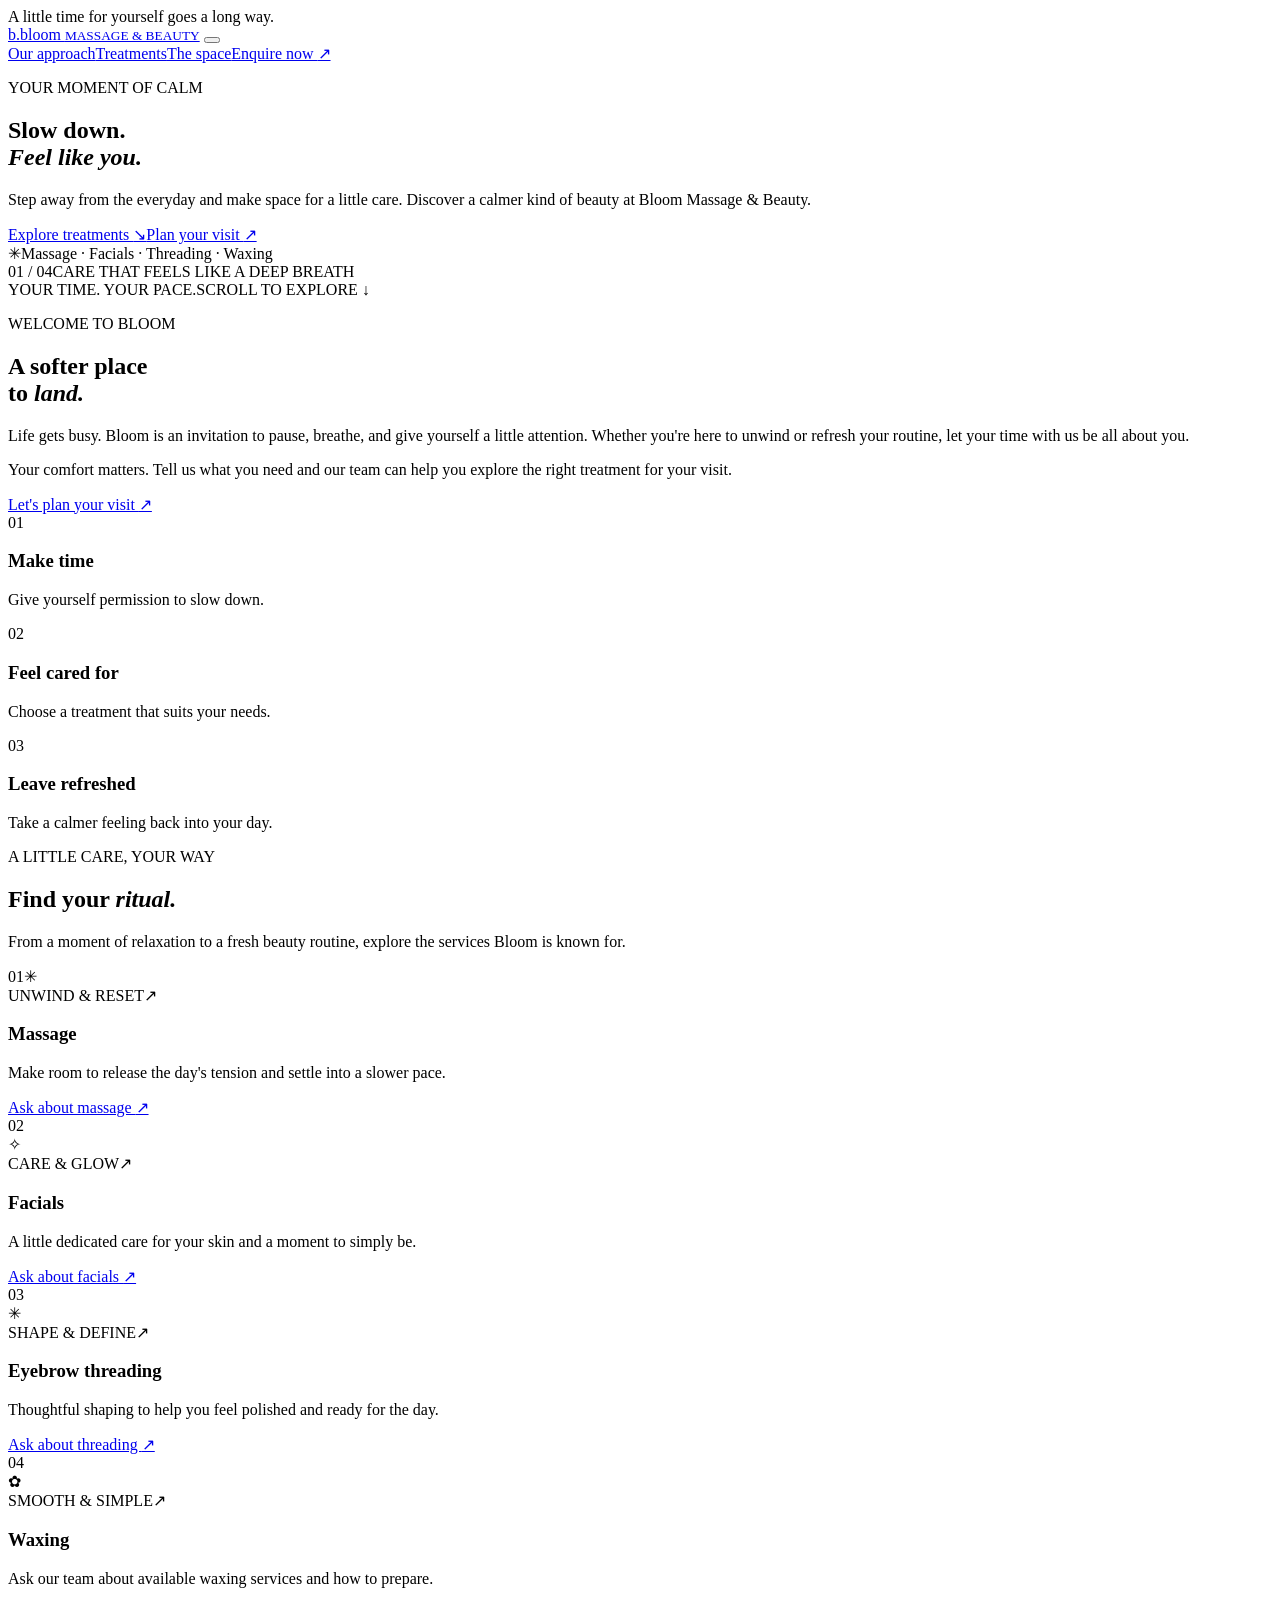
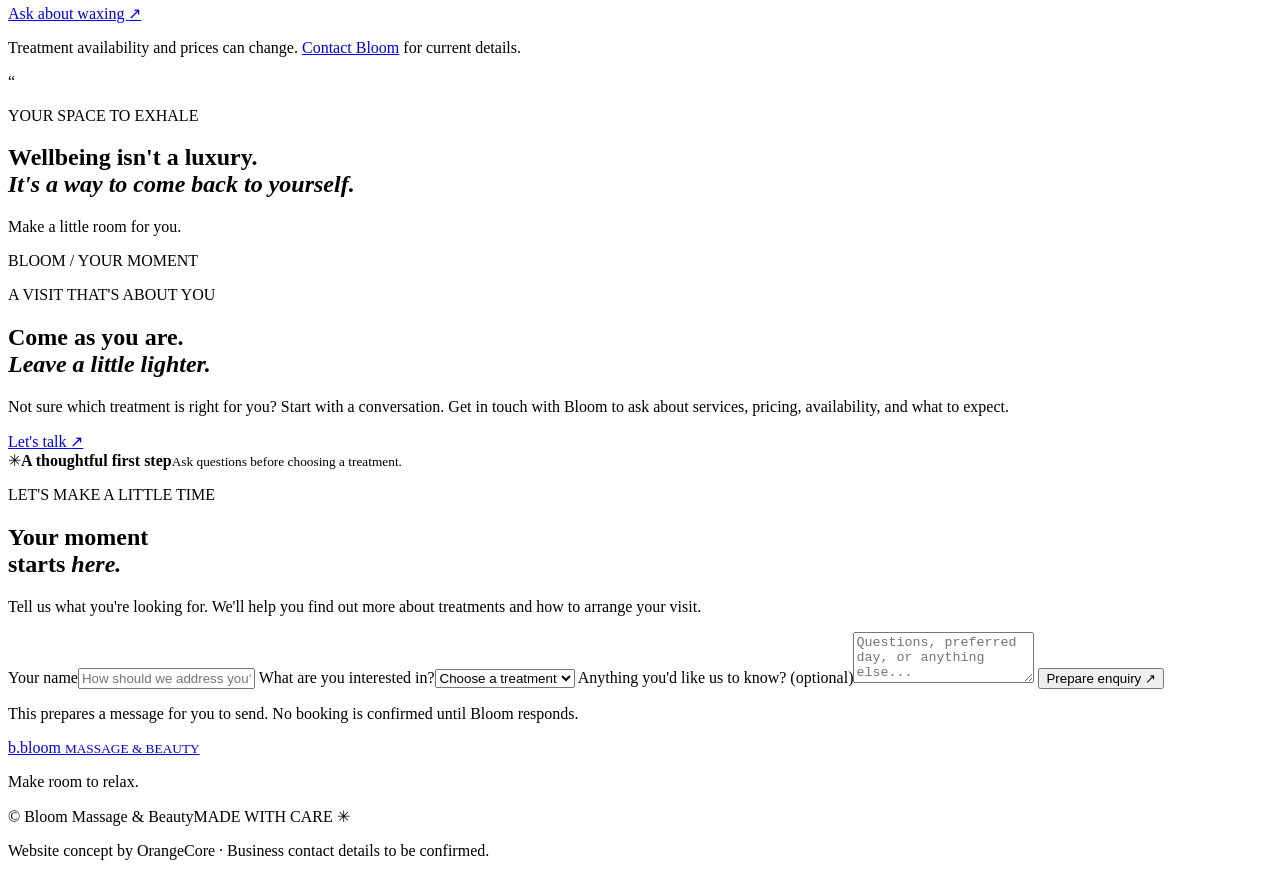
==== index.html @ 87b8b082 "Build Bloom Massage & Beauty landing page" ====
<!doctype html>
<html lang="en">
<head>
  <meta charset="utf-8">
  <meta name="viewport" content="width=device-width, initial-scale=1">
  <meta name="theme-color" content="#f8f3ee">
  <meta name="description" content="Make room to relax. Explore massage, facials, threading and waxing at Bloom Massage & Beauty. Contact us to ask about treatments and appointments.">
  <title>Bloom Massage & Beauty — Make Room to Relax</title>
  <link rel="preconnect" href="https://fonts.googleapis.com">
  <link rel="preconnect" href="https://fonts.gstatic.com" crossorigin>
  <link href="https://fonts.googleapis.com/css2?family=DM+Sans:wght@400;500;600;700&family=Playfair+Display:wght@400;500;600&display=swap" rel="stylesheet">
  <link rel="stylesheet" href="css/style.css">
  <script defer src="js/main.js"></script>
</head>
<body>
  <div class="announcement">A little time for yourself goes a long way.</div>
  <header class="site-header">
    <a class="brand" href="#home" aria-label="Bloom home"><span class="brand-mark">b.</span><span class="brand-name">bloom <small>MASSAGE & BEAUTY</small></span></a>
    <button class="menu-toggle" aria-label="Open navigation" aria-expanded="false"><span></span><span></span></button>
    <nav class="nav" aria-label="Main navigation">
      <a href="#experience">Our approach</a><a href="#treatments">Treatments</a><a href="#space">The space</a><a class="nav-cta" href="#contact">Enquire now <span>↗</span></a>
    </nav>
  </header>
  <main>
    <section class="hero" id="home">
      <div class="hero-copy">
        <p class="eyebrow"><span class="eyebrow-line"></span> YOUR MOMENT OF CALM</p>
        <h1>Slow down.<br><em>Feel like you.</em></h1>
        <p class="hero-text">Step away from the everyday and make space for a little care. Discover a calmer kind of beauty at Bloom Massage & Beauty.</p>
        <div class="hero-actions"><a class="button button-dark" href="#treatments">Explore treatments <span>↘</span></a><a class="text-link" href="#contact">Plan your visit <span>↗</span></a></div>
        <div class="hero-note"><span class="note-star">✳</span><span>Massage · Facials · Threading · Waxing</span></div>
      </div>
      <div class="hero-art" role="img" aria-label="Soft, sunlit spa interior with neutral tones and natural textures">
        <div class="art-sun"></div><div class="art-arch"><div class="art-inner"></div></div>
        <div class="art-plant"><i></i><i></i><i></i><i></i><i></i><b></b></div>
        <div class="art-stone stone-one"></div><div class="art-stone stone-two"></div>
        <div class="art-caption"><span>01 / 04</span><span>CARE THAT FEELS LIKE A DEEP BREATH</span></div>
      </div>
      <div class="hero-bottom"><span>YOUR TIME. YOUR PACE.</span><span>SCROLL TO EXPLORE ↓</span></div>
    </section>
    <section class="intro section-pad" id="experience">
      <p class="eyebrow">WELCOME TO BLOOM</p>
      <div class="intro-grid"><h2>A softer place<br>to <em>land.</em></h2><div class="intro-body"><p>Life gets busy. Bloom is an invitation to pause, breathe, and give yourself a little attention. Whether you're here to unwind or refresh your routine, let your time with us be all about you.</p><p class="muted">Your comfort matters. Tell us what you need and our team can help you explore the right treatment for your visit.</p><a class="text-link" href="#contact">Let's plan your visit <span>↗</span></a></div></div>
      <div class="value-row"><div><span class="value-number">01</span><h3>Make time</h3><p>Give yourself permission to slow down.</p></div><div><span class="value-number">02</span><h3>Feel cared for</h3><p>Choose a treatment that suits your needs.</p></div><div><span class="value-number">03</span><h3>Leave refreshed</h3><p>Take a calmer feeling back into your day.</p></div></div>
    </section>
    <section class="treatments section-pad" id="treatments">
      <div class="section-heading"><div><p class="eyebrow">A LITTLE CARE, YOUR WAY</p><h2>Find your <em>ritual.</em></h2></div><p>From a moment of relaxation to a fresh beauty routine, explore the services Bloom is known for.</p></div>
      <div class="treatment-grid">
        <article class="treatment-card treatment-massage"><div class="treatment-art art-massage"><span class="art-number">01</span><span class="line-orbit"></span><span class="art-leaf">✳</span></div><div class="treatment-meta"><span>UNWIND & RESET</span><span>↗</span></div><h3>Massage</h3><p>Make room to release the day's tension and settle into a slower pace.</p><a href="#contact" class="card-link" data-treatment="Massage">Ask about massage <span>↗</span></a></article>
        <article class="treatment-card"><div class="treatment-art art-facial"><span class="art-number">02</span><div class="face-shape"></div><span class="face-spark">✧</span></div><div class="treatment-meta"><span>CARE & GLOW</span><span>↗</span></div><h3>Facials</h3><p>A little dedicated care for your skin and a moment to simply be.</p><a href="#contact" class="card-link" data-treatment="Facials">Ask about facials <span>↗</span></a></article>
        <article class="treatment-card"><div class="treatment-art art-thread"><span class="art-number">03</span><div class="thread-loop"></div><span class="thread-star">✳</span></div><div class="treatment-meta"><span>SHAPE & DEFINE</span><span>↗</span></div><h3>Eyebrow threading</h3><p>Thoughtful shaping to help you feel polished and ready for the day.</p><a href="#contact" class="card-link" data-treatment="Eyebrow threading">Ask about threading <span>↗</span></a></article>
        <article class="treatment-card"><div class="treatment-art art-wax"><span class="art-number">04</span><div class="wax-vase"></div><span class="wax-flower">✿</span></div><div class="treatment-meta"><span>SMOOTH & SIMPLE</span><span>↗</span></div><h3>Waxing</h3><p>Ask our team about available waxing services and how to prepare.</p><a href="#contact" class="card-link" data-treatment="Waxing">Ask about waxing <span>↗</span></a></article>
      </div>
      <p class="price-note">Treatment availability and prices can change. <a href="#contact">Contact Bloom</a> for current details.</p>
    </section>
    <section class="quote-section" id="space"><div class="quote-decoration">“</div><p class="eyebrow">YOUR SPACE TO EXHALE</p><h2>Wellbeing isn't a luxury.<br><em>It's a way to come back to yourself.</em></h2><p class="quote-caption">Make a little room for you.</p></section>
    <section class="visit section-pad">
      <div class="visit-art"><div class="visit-circle"></div><div class="visit-vase"></div><div class="visit-stem stem-a"></div><div class="visit-stem stem-b"></div><div class="visit-stem stem-c"></div><span class="visit-art-label">BLOOM / YOUR MOMENT</span></div>
      <div class="visit-copy"><p class="eyebrow">A VISIT THAT'S ABOUT YOU</p><h2>Come as you are.<br><em>Leave a little lighter.</em></h2><p>Not sure which treatment is right for you? Start with a conversation. Get in touch with Bloom to ask about services, pricing, availability, and what to expect.</p><a class="button button-dark" href="#contact">Let's talk <span>↗</span></a><div class="visit-detail"><span class="detail-icon">✳</span><span><strong>A thoughtful first step</strong><small>Ask questions before choosing a treatment.</small></span></div></div>
    </section>
    <section class="contact section-pad" id="contact"><div class="contact-top"><p class="eyebrow">LET'S MAKE A LITTLE TIME</p><h2>Your moment<br>starts <em>here.</em></h2><p>Tell us what you're looking for. We'll help you find out more about treatments and how to arrange your visit.</p></div>
      <form class="enquiry-form" id="enquiry-form">
        <label for="name">Your name</label><input id="name" name="name" autocomplete="name" placeholder="How should we address you?" required>
        <label for="treatment">What are you interested in?</label><select id="treatment" name="treatment" required><option value="">Choose a treatment</option><option>Massage</option><option>Facials</option><option>Eyebrow threading</option><option>Waxing</option><option>I'm not sure yet</option></select>
        <label for="message">Anything you'd like us to know? <span>(optional)</span></label><textarea id="message" name="message" rows="3" placeholder="Questions, preferred day, or anything else..."></textarea>
        <button class="button button-dark form-button" type="submit">Prepare enquiry <span>↗</span></button>
        <p class="form-help">This prepares a message for you to send. No booking is confirmed until Bloom responds.</p>
      </form>
    </section>
  </main>
  <footer class="footer"><a class="brand footer-brand" href="#home"><span class="brand-mark">b.</span><span class="brand-name">bloom <small>MASSAGE & BEAUTY</small></span></a><p>Make room to relax.</p><div class="footer-bottom"><span>© <span id="year"></span> Bloom Massage & Beauty</span><span>MADE WITH CARE <span class="footer-flower">✳</span></span></div><p class="demo-note">Website concept by OrangeCore · Business contact details to be confirmed.</p></footer>
</body>
</html>
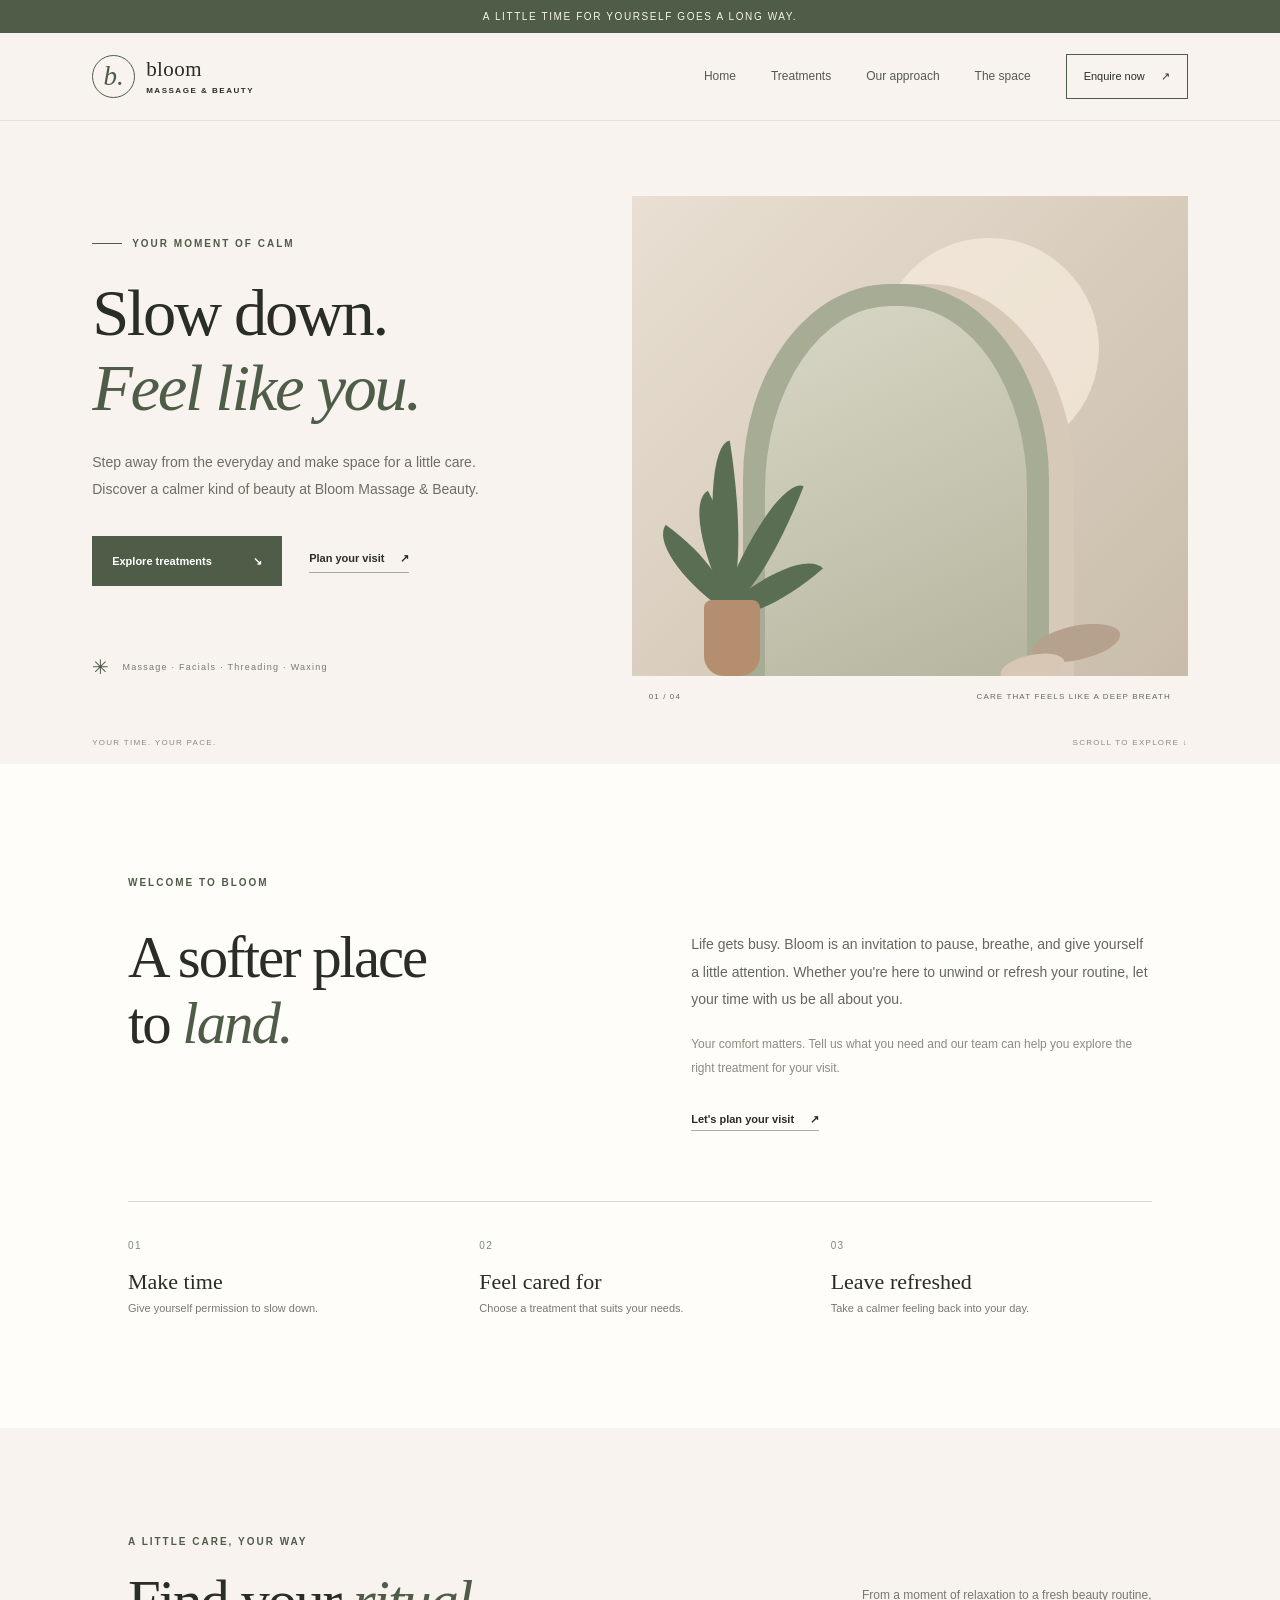
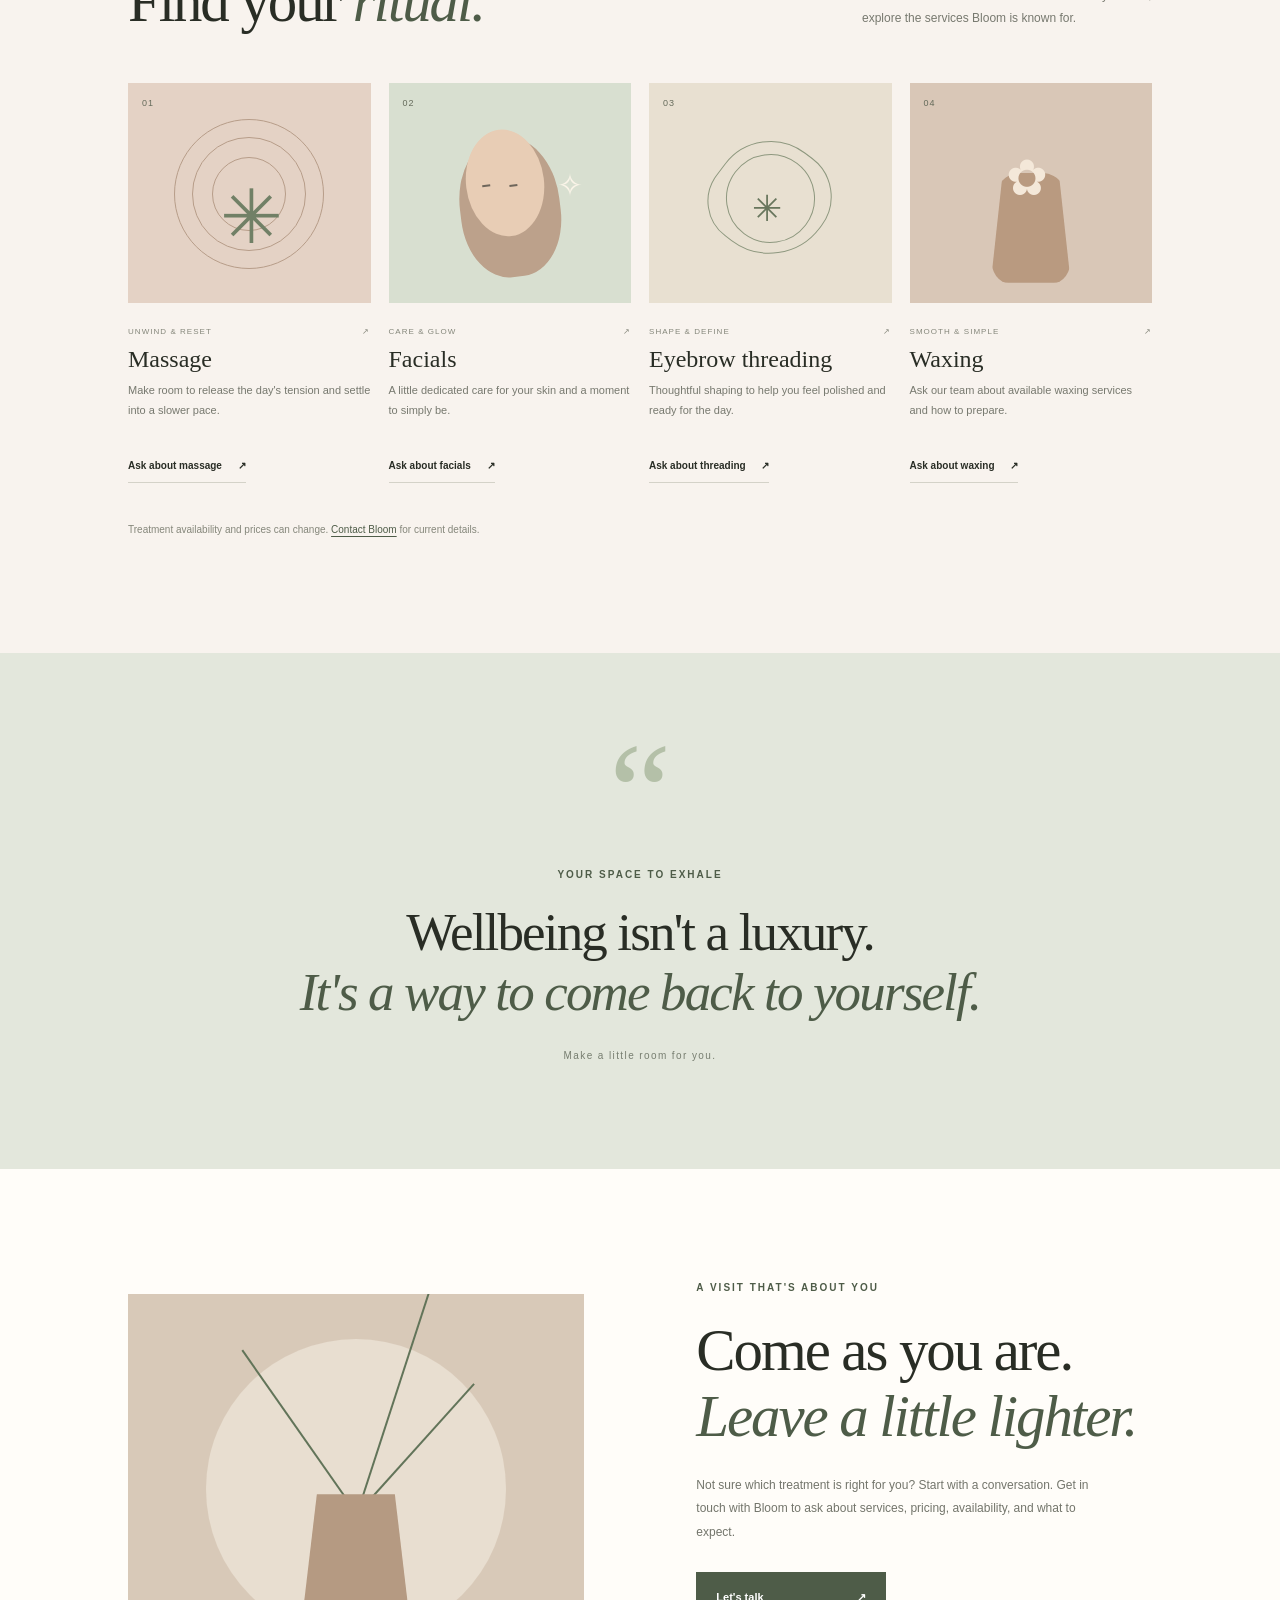
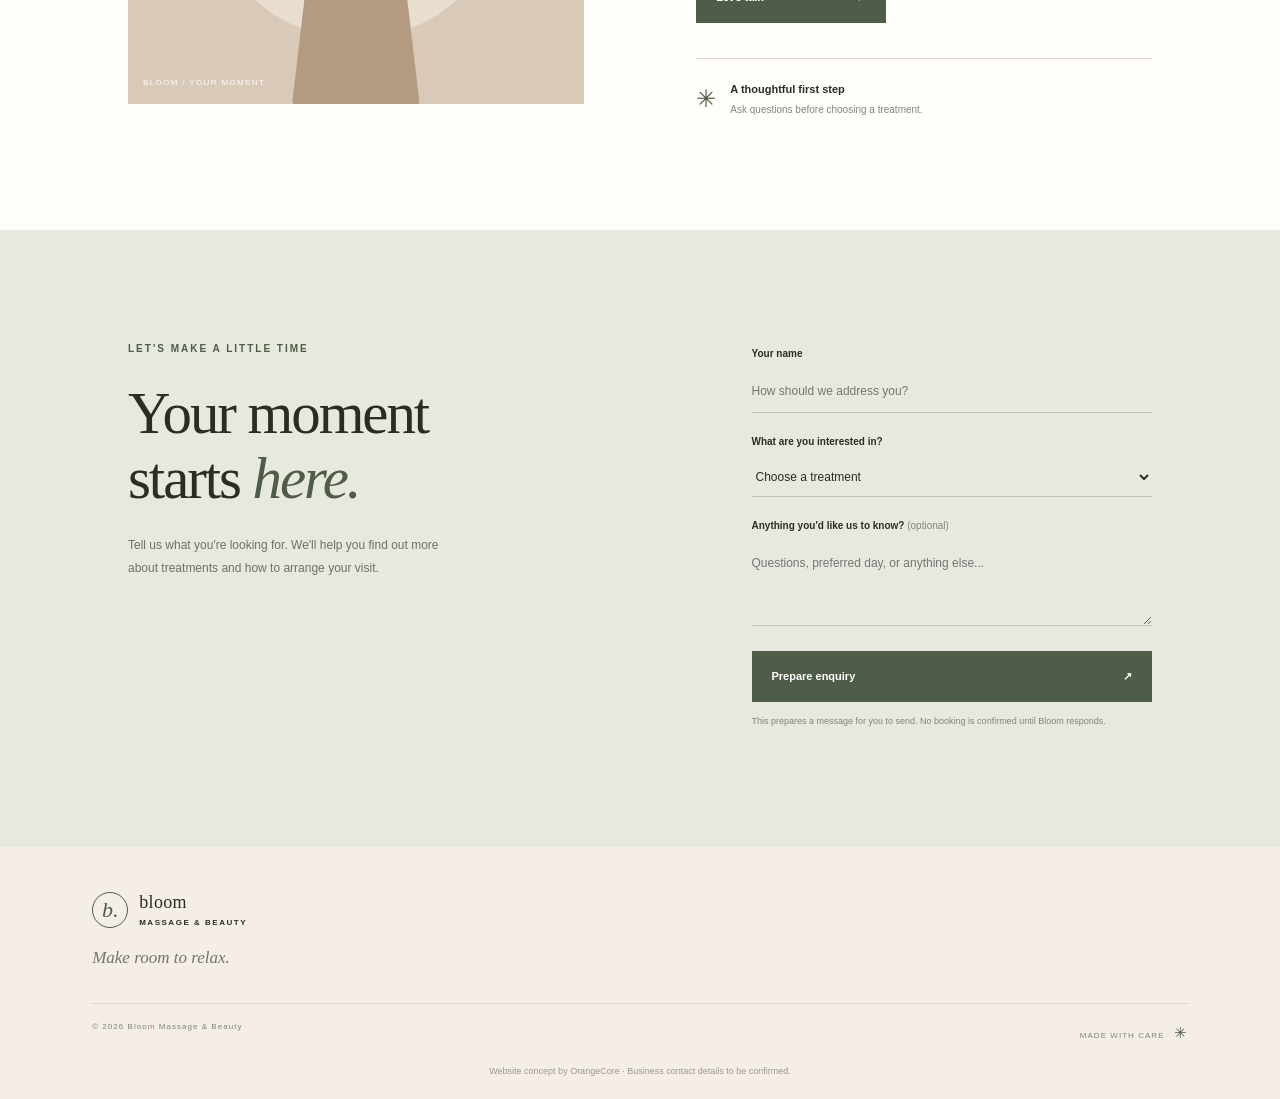
==== commit 1977fe37: "Update home navigation for multipage Bloom website" ====
--- a/index.html
+++ b/index.html
@@ -18,7 +18,7 @@
     <a class="brand" href="#home" aria-label="Bloom home"><span class="brand-mark">b.</span><span class="brand-name">bloom <small>MASSAGE & BEAUTY</small></span></a>
     <button class="menu-toggle" aria-label="Open navigation" aria-expanded="false"><span></span><span></span></button>
     <nav class="nav" aria-label="Main navigation">
-      <a href="#experience">Our approach</a><a href="#treatments">Treatments</a><a href="#space">The space</a><a class="nav-cta" href="#contact">Enquire now <span>↗</span></a>
+      <a href="index.html">Home</a><a href="services.html">Treatments</a><a href="about.html">Our approach</a><a href="gallery.html">The space</a><a class="nav-cta" href="booking.html">Enquire now <span>↗</span></a>
     </nav>
   </header>
   <main>
@@ -27,7 +27,7 @@
         <p class="eyebrow"><span class="eyebrow-line"></span> YOUR MOMENT OF CALM</p>
         <h1>Slow down.<br><em>Feel like you.</em></h1>
         <p class="hero-text">Step away from the everyday and make space for a little care. Discover a calmer kind of beauty at Bloom Massage & Beauty.</p>
-        <div class="hero-actions"><a class="button button-dark" href="#treatments">Explore treatments <span>↘</span></a><a class="text-link" href="#contact">Plan your visit <span>↗</span></a></div>
+        <div class="hero-actions"><a class="button button-dark" href="services.html">Explore treatments <span>↘</span></a><a class="text-link" href="booking.html">Plan your visit <span>↗</span></a></div>
         <div class="hero-note"><span class="note-star">✳</span><span>Massage · Facials · Threading · Waxing</span></div>
       </div>
       <div class="hero-art" role="img" aria-label="Soft, sunlit spa interior with neutral tones and natural textures">
--- a/css/style.css
+++ b/css/style.css
@@ -0,0 +1 @@
+:root{--cream:#f8f3ee;--paper:#fffdf9;--ink:#292d25;--muted:#77796f;--green:#4e5c48;--sage:#dce2d3;--rose:#ead8cf;--line:#dcd8ce;--serif:"Playfair Display",Georgia,serif;--sans:"DM Sans",Arial,sans-serif}*{box-sizing:border-box}html{scroll-behavior:smooth;scroll-padding-top:90px}body{margin:0;background:var(--cream);color:var(--ink);font-family:var(--sans);font-size:15px;line-height:1.7}a{color:inherit;text-decoration:none}button,input,select,textarea{font:inherit}.announcement{background:var(--green);color:#f7f4ed;text-align:center;padding:8px 18px;font-size:10px;letter-spacing:.16em;text-transform:uppercase}.site-header{height:88px;padding:0 7.2%;display:flex;align-items:center;justify-content:space-between;border-bottom:1px solid #e6e0d7;background:var(--cream);position:sticky;top:0;z-index:10}.brand{display:flex;align-items:center;gap:11px}.brand-mark{width:43px;height:43px;display:grid;place-items:center;border:1px solid var(--green);border-radius:50%;font:italic 27px var(--serif);color:var(--green)}.brand-name{font:500 21px var(--serif);line-height:1.1;letter-spacing:.02em}.brand-name small{display:block;font:600 8px var(--sans);letter-spacing:.19em;margin-top:5px}.nav{display:flex;align-items:center;gap:35px;font-size:12px}.nav>a:not(.nav-cta){color:#55594f}.nav>a:hover,.text-link:hover,.card-link:hover{color:#849177}.nav-cta{padding:12px 17px;border:1px solid var(--green);font-size:11px}.nav-cta span,.button span,.text-link span,.card-link span{margin-left:13px}.menu-toggle{display:none}.hero{min-height:610px;padding:75px 7.2% 0;display:grid;grid-template-columns:.92fr 1.08fr;column-gap:6%;position:relative}.hero-copy{padding:39px 0 80px;max-width:510px}.eyebrow{font-size:10px;letter-spacing:.2em;font-weight:700;color:var(--green);margin:0 0 24px;display:flex;align-items:center;gap:10px}.eyebrow-line{height:1px;width:30px;background:var(--green)}h1,h2,h3,p{margin-top:0}h1,h2{font:400 clamp(42px,5.2vw,72px)/1.12 var(--serif);letter-spacing:-.035em;margin-bottom:24px}h1 em,h2 em{font-weight:400;color:var(--green)}.hero-text{max-width:390px;color:#6c6e64;font-size:14px;line-height:1.95}.hero-actions{display:flex;align-items:center;gap:27px;margin-top:32px}.button{display:inline-flex;justify-content:space-between;align-items:center;gap:20px;padding:15px 19px;min-width:190px;font-size:11px;font-weight:600;border:1px solid var(--green);cursor:pointer;transition:background .2s,color .2s}.button-dark{background:var(--green);color:white}.button-dark:hover{background:#34402f}.text-link{font-size:11px;font-weight:600;border-bottom:1px solid #a8ad9f;padding-bottom:5px}.hero-note{display:flex;align-items:center;gap:12px;margin-top:64px;font-size:9px;letter-spacing:.14em;color:#77796f}.note-star{color:var(--green);font-size:20px}.hero-art{min-height:475px;position:relative;overflow:hidden;background:#e4d8c9;background:linear-gradient(135deg,#e9dfd2,#c7bba8);margin-bottom:47px}.art-sun{position:absolute;width:220px;height:220px;border-radius:50%;background:#f2e8d9;top:42px;right:16%;opacity:.85}.art-arch{position:absolute;top:88px;left:20%;width:55%;height:78%;border-radius:48% 48% 0 0;background:#a7ad94;box-shadow:25px 0 0 #d6c9b8}.art-inner{position:absolute;inset:22px 22px 0;border-radius:48% 48% 0 0;background:linear-gradient(155deg,#d8d6c5,#b5b59e)}.art-plant{position:absolute;left:8%;bottom:8%;width:100px;height:230px}.art-plant b{position:absolute;bottom:0;left:28px;width:56px;height:76px;background:#b58e70;border-radius:8px 8px 20px 20px}.art-plant i{position:absolute;bottom:67px;left:53px;width:35px;height:115px;background:#596e52;border-radius:100% 0 100% 0;transform-origin:bottom left;transform:rotate(-27deg)}.art-plant i:nth-child(2){transform:rotate(21deg);height:145px;left:43px}.art-plant i:nth-child(3){transform:rotate(-54deg);height:95px;left:46px}.art-plant i:nth-child(4){transform:rotate(49deg);height:102px;left:47px}.art-plant i:nth-child(5){transform:rotate(-9deg);height:165px;left:45px}.art-stone{position:absolute;border-radius:50%;background:#b5a18d;bottom:11%;right:12%;width:90px;height:34px;transform:rotate(-12deg)}.stone-two{width:65px;height:26px;right:22%;bottom:7%;background:#d8c7b5}.art-caption{position:absolute;bottom:0;left:0;right:0;display:flex;justify-content:space-between;background:#f8f3ee;padding:14px 17px;font-size:8px;letter-spacing:.14em;color:#66685f}.hero-bottom{position:absolute;bottom:15px;left:7.2%;right:7.2%;display:flex;justify-content:space-between;color:#8a8b80;font-size:8px;letter-spacing:.16em}.section-pad{padding:110px 10%}.intro{background:var(--paper)}.intro>.eyebrow{margin-bottom:34px}.intro-grid{display:grid;grid-template-columns:1fr 1fr;gap:10%;align-items:start}.intro h2,.section-heading h2,.visit h2,.contact h2{font-size:clamp(40px,4.6vw,59px)}.intro-body{padding-top:6px;max-width:460px}.intro-body p{font-size:14px;line-height:1.95;color:#64675e}.intro-body .muted{font-size:12px;color:#8b8b81;margin:20px 0 25px}.value-row{border-top:1px solid var(--line);margin-top:70px;padding-top:29px;display:grid;grid-template-columns:repeat(3,1fr);gap:30px}.value-number{font-size:10px;color:#818a76;letter-spacing:.14em}.value-row h3{font:400 22px var(--serif);margin:13px 0 4px}.value-row p{font-size:11px;color:var(--muted);margin:0}.treatments{padding-top:105px;padding-bottom:105px}.section-heading{display:flex;justify-content:space-between;align-items:end;gap:35px;margin-bottom:48px}.section-heading .eyebrow{margin-bottom:19px}.section-heading h2{margin:0}.section-heading>p{max-width:290px;color:#77796f;font-size:12px;line-height:1.9;margin-bottom:5px}.treatment-grid{display:grid;grid-template-columns:repeat(4,1fr);gap:18px}.treatment-card{min-width:0}.treatment-art{height:220px;position:relative;overflow:hidden;background:#e7ddd2}.art-number{position:absolute;top:13px;left:14px;font-size:9px;letter-spacing:.12em;color:#666c5c}.art-massage{background:#e4d2c5}.line-orbit{position:absolute;width:150px;height:150px;border:1px solid #b79d89;border-radius:50%;top:36px;left:calc(50% - 75px)}.line-orbit:before,.line-orbit:after{content:"";position:absolute;inset:17px;border:1px solid #b79d89;border-radius:50%}.line-orbit:after{inset:37px}.art-leaf{position:absolute;font-size:75px;color:#718066;left:calc(50% - 29px);top:71px}.art-facial{background:#d8dfd0}.face-shape{position:absolute;width:100px;height:140px;left:calc(50% - 50px);top:54px;border-radius:48% 48% 44% 44%;background:#bca18b;transform:rotate(-7deg)}.face-shape:before{content:"";position:absolute;width:78px;height:107px;top:-8px;left:9px;border-radius:50%;background:#e8cdb5}.face-shape:after{content:"";position:absolute;top:45px;left:25px;width:8px;height:2px;background:#6e665b;box-shadow:27px 3px 0 #6e665b}.face-spark{position:absolute;right:20%;top:35%;font-size:31px;color:#faf4e8}.art-thread{background:#e8e0d1}.thread-loop{position:absolute;width:115px;height:115px;border:1px solid #8e987f;border-radius:50% 42% 55% 38%;top:58px;left:calc(50% - 57px);transform:rotate(37deg)}.thread-loop:after{content:"";position:absolute;inset:12px;border:1px solid #8e987f;border-radius:50%}.thread-star{position:absolute;font-size:36px;color:#68765d;top:95px;left:calc(50% - 18px)}.art-wax{background:#d9c7b7}.wax-vase{position:absolute;bottom:20px;left:calc(50% - 40px);width:80px;height:110px;background:#b99a80;border-radius:35% 35% 22% 22%;clip-path:polygon(15% 0,85% 0,100% 100%,0 100%)}.wax-flower{position:absolute;top:53px;left:calc(50% - 25px);font-size:50px;color:#f4e8d9}.treatment-meta{display:flex;justify-content:space-between;font-size:8px;letter-spacing:.13em;color:#85877b;margin-top:22px}.treatment-card h3{font:400 24px var(--serif);margin:8px 0}.treatment-card>p{font-size:11px;color:#77796f;line-height:1.8;min-height:59px}.card-link{font-size:10px;font-weight:600;border-bottom:1px solid #d4d2c8;padding-bottom:8px;display:inline-block;margin-top:5px}.price-note{margin-top:38px;font-size:10px;color:#85877b}.price-note a{text-decoration:underline;text-underline-offset:3px;color:var(--green)}.quote-section{text-align:center;padding:90px 20px 95px;background:#e3e7dc;position:relative;overflow:hidden}.quote-decoration{font:140px/.7 var(--serif);color:#b4c0a8;margin-bottom:25px}.quote-section .eyebrow{justify-content:center;margin-bottom:20px}.quote-section h2{font-size:clamp(31px,4.3vw,53px);margin:0 auto 25px}.quote-caption{font-size:10px;letter-spacing:.14em;color:#777e70}.visit{display:grid;grid-template-columns:1fr 1fr;gap:11%;align-items:center;background:var(--paper)}.visit-art{height:410px;position:relative;overflow:hidden;background:#d8c9b8}.visit-circle{position:absolute;width:300px;height:300px;border-radius:50%;background:#e8ded0;left:calc(50% - 150px);top:45px}.visit-vase{position:absolute;z-index:2;bottom:-10px;left:calc(50% - 65px);height:220px;width:130px;background:#b59a82;clip-path:polygon(20% 0,80% 0,100% 100%,0 100%);border-radius:20px}.visit-stem{position:absolute;z-index:1;bottom:190px;left:50%;height:200px;width:2px;background:#627459;transform-origin:bottom}.stem-a{transform:rotate(-35deg)}.stem-b{height:240px;transform:rotate(18deg)}.stem-c{height:175px;transform:rotate(42deg)}.visit-art-label{position:absolute;bottom:15px;left:15px;font-size:8px;letter-spacing:.17em;color:#fff;z-index:3}.visit-copy .eyebrow{margin-bottom:22px}.visit-copy>p:not(.eyebrow){font-size:12px;line-height:1.95;color:#73756b;max-width:410px;margin:0 0 28px}.visit-detail{display:flex;gap:14px;align-items:center;border-top:1px solid var(--line);margin-top:35px;padding-top:20px}.detail-icon{font-size:24px;color:var(--green)}.visit-detail strong,.visit-detail small{display:block}.visit-detail strong{font-size:11px;font-weight:600}.visit-detail small{font-size:10px;color:#85877b;margin-top:3px}.contact{background:#e7e9df;display:grid;grid-template-columns:1fr .8fr;gap:12%;align-items:start}.contact-top .eyebrow{margin-bottom:24px}.contact-top h2{margin-bottom:22px}.contact-top>p:last-child{max-width:340px;color:#6e7167;font-size:12px;line-height:1.9}.enquiry-form{display:flex;flex-direction:column;padding-top:5px}.enquiry-form label{font-size:10px;font-weight:600;margin:0 0 8px}.enquiry-form label:not(:first-child){margin-top:20px}.enquiry-form label span{font-weight:400;color:#85877b}.enquiry-form input,.enquiry-form select,.enquiry-form textarea{width:100%;border:0;border-bottom:1px solid #bfc5b7;background:transparent;padding:11px 0;outline:none;color:var(--ink);border-radius:0;font-size:12px}.enquiry-form input:focus,.enquiry-form select:focus,.enquiry-form textarea:focus{border-bottom-color:var(--green)}.enquiry-form textarea{resize:vertical}.form-button{margin-top:25px;width:100%}.form-help{font-size:9px;line-height:1.6;color:#818478;margin-top:12px}.footer{padding:45px 7.2% 20px;background:#f4eee7}.footer-brand .brand-mark{width:36px;height:36px;font-size:22px}.footer-brand .brand-name{font-size:18px}.footer>p:not(.demo-note){font:italic 17px var(--serif);color:#73776a;margin:20px 0 35px}.footer-bottom{border-top:1px solid var(--line);padding-top:16px;display:flex;justify-content:space-between;font-size:8px;letter-spacing:.13em;color:#818478}.footer-flower{color:var(--green);font-size:15px;margin-left:6px}.demo-note{text-align:center;font-size:9px;color:#99998e;margin:18px 0 0}@media(max-width:900px){.site-header{padding:0 5%;height:78px}.nav{gap:18px}.hero{padding-left:5%;padding-right:5%;gap:4%}.section-pad{padding:85px 7%}.treatment-grid{grid-template-columns:repeat(2,1fr);gap:35px 22px}.treatment-art{height:260px}.visit{gap:7%}.hero-art{min-height:420px}}@media(max-width:650px){.announcement{font-size:8px}.site-header{height:72px}.brand-mark{width:37px;height:37px}.brand-name{font-size:18px}.menu-toggle{display:flex;flex-direction:column;gap:6px;background:transparent;border:0;padding:10px}.menu-toggle span{display:block;width:23px;height:1px;background:var(--ink)}.nav{display:none;position:absolute;top:72px;left:0;right:0;background:var(--cream);padding:20px 6% 28px;flex-direction:column;align-items:stretch;gap:0;border-bottom:1px solid var(--line)}.nav.open{display:flex}.nav>a{padding:12px 0}.nav .nav-cta{margin-top:10px;text-align:center}.hero{display:flex;flex-direction:column;padding:35px 6% 0}.hero-copy{padding:25px 0 36px}.hero h1{font-size:56px}.hero-note{margin-top:38px}.hero-art{min-height:360px;margin-bottom:47px}.hero-bottom{left:6%;right:6%;font-size:7px}.section-pad{padding:70px 6%}.intro-grid,.visit,.contact{grid-template-columns:1fr;gap:35px}.intro-grid h2{margin-bottom:0}.intro-body{padding:0}.value-row{margin-top:45px;grid-template-columns:1fr;gap:20px}.value-row>div{display:grid;grid-template-columns:35px 1fr;align-items:baseline}.value-row h3{margin:0}.value-row p{grid-column:2}.section-heading{display:block}.section-heading>p{margin-top:20px}.treatment-grid{gap:32px 14px}.treatment-art{height:190px}.treatment-card h3{font-size:21px}.treatment-card>p{font-size:10px;min-height:80px}.card-link{font-size:9px}.treatment-meta{font-size:7px}.quote-section{padding:75px 7%}.quote-section h2{font-size:35px}.visit-art{height:320px;order:2}.visit-copy{order:1}.contact{gap:25px}.contact h2{font-size:53px}.footer{padding:35px 6% 18px}.footer-bottom{gap:15px;font-size:7px}.footer-bottom span:last-child{text-align:right}}@media(prefers-reduced-motion:reduce){html{scroll-behavior:auto}*,*:before,*:after{transition:none!important}}
